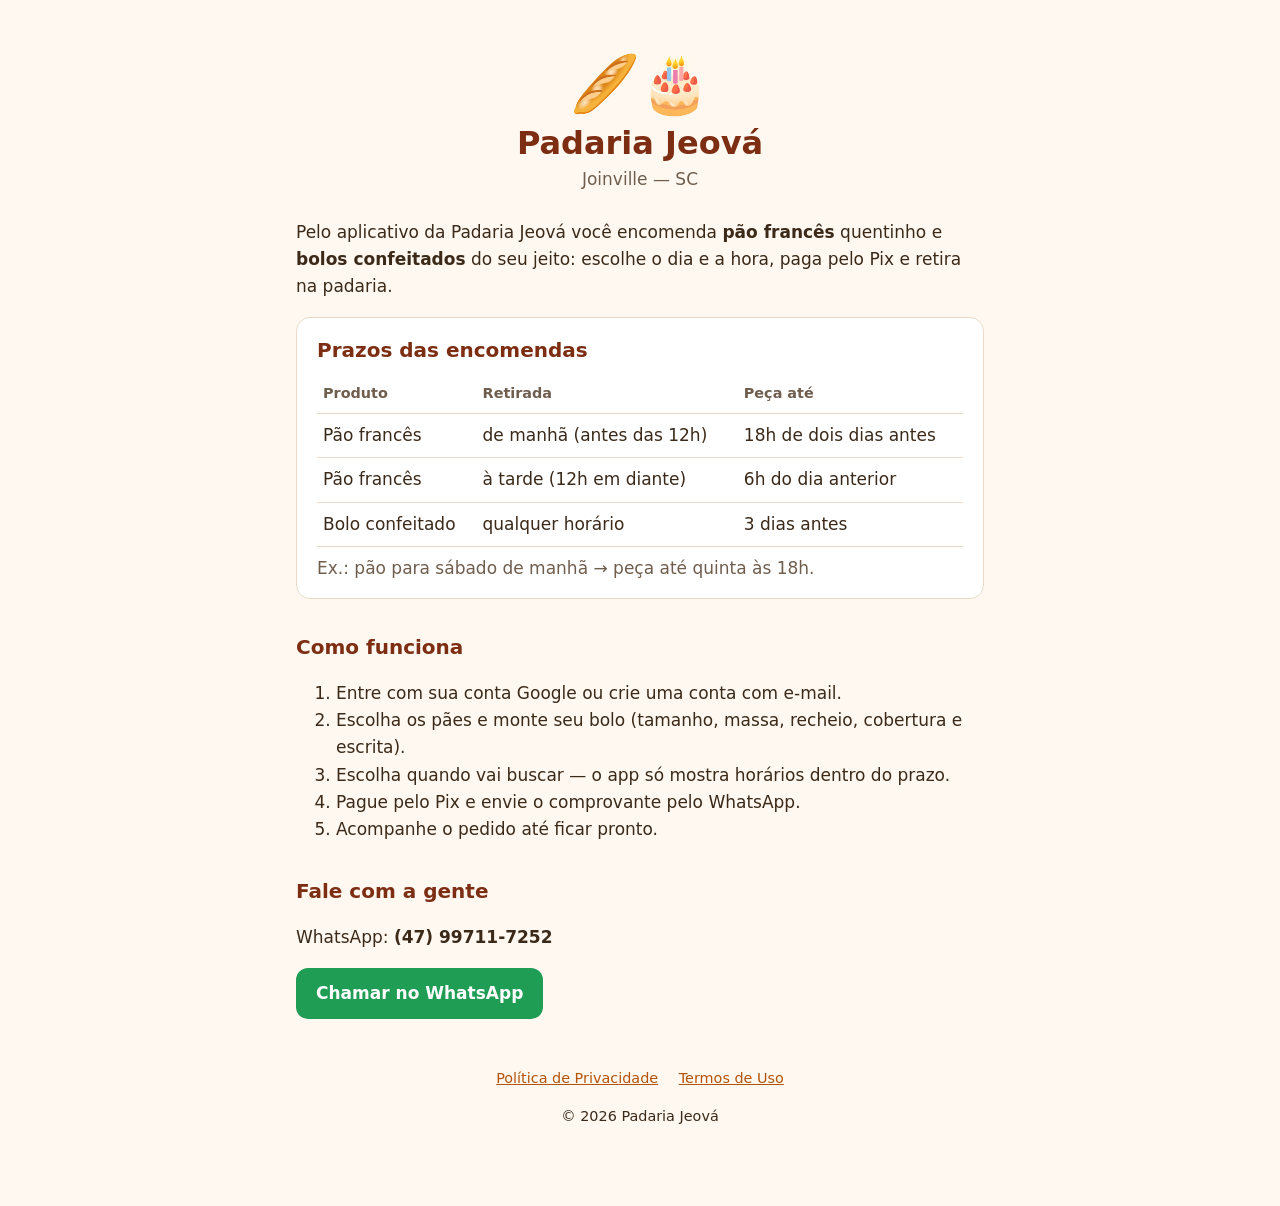
==== index.html @ 611225b7 "Site da Padaria Jeová: início, política de privacidade e termos de uso Co-Authored-By: Claude Opus 5" ====
<!doctype html>
<html lang="pt-BR">
<head>
  <meta charset="utf-8">
  <meta name="viewport" content="width=device-width, initial-scale=1">
  <title>Padaria Jeová — Encomendas</title>
  <meta name="description" content="Encomende pão francês e bolos confeitados da Padaria Jeová, em Joinville (SC), pelo aplicativo.">
  <link rel="stylesheet" href="estilo.css">
</head>
<body>
<main>
  <header class="topo">
    <div class="emoji">🥖🎂</div>
    <h1>Padaria Jeová</h1>
    <p class="sub">Joinville — SC</p>
  </header>

  <p>Pelo aplicativo da Padaria Jeová você encomenda <strong>pão francês</strong> quentinho e <strong>bolos confeitados</strong> do seu jeito: escolhe o dia e a hora, paga pelo Pix e retira na padaria.</p>

  <div class="cartao">
    <h2 style="margin-top:0">Prazos das encomendas</h2>
    <table>
      <tr><th>Produto</th><th>Retirada</th><th>Peça até</th></tr>
      <tr><td>Pão francês</td><td>de manhã (antes das 12h)</td><td>18h de dois dias antes</td></tr>
      <tr><td>Pão francês</td><td>à tarde (12h em diante)</td><td>6h do dia anterior</td></tr>
      <tr><td>Bolo confeitado</td><td>qualquer horário</td><td>3 dias antes</td></tr>
    </table>
    <p class="sub" style="margin-top:8px">Ex.: pão para sábado de manhã → peça até quinta às 18h.</p>
  </div>

  <h2>Como funciona</h2>
  <ol>
    <li>Entre com sua conta Google ou crie uma conta com e-mail.</li>
    <li>Escolha os pães e monte seu bolo (tamanho, massa, recheio, cobertura e escrita).</li>
    <li>Escolha quando vai buscar — o app só mostra horários dentro do prazo.</li>
    <li>Pague pelo Pix e envie o comprovante pelo WhatsApp.</li>
    <li>Acompanhe o pedido até ficar pronto.</li>
  </ol>

  <h2>Fale com a gente</h2>
  <p>WhatsApp: <strong>(47) 99711-7252</strong></p>
  <p><a class="botao" href="https://wa.me/5547997117252">Chamar no WhatsApp</a></p>

  <footer>
    <a href="privacidade.html">Política de Privacidade</a>
    <a href="termos.html">Termos de Uso</a>
    <p>© 2026 Padaria Jeová</p>
  </footer>
</main>
</body>
</html>
---- estilo.css ----
:root {
  --fundo: #fff8f0;
  --superficie: #ffffff;
  --primaria: #b45309;
  --primaria-escura: #7c2d12;
  --texto: #3b2a1a;
  --texto-sec: #6f5e4e;
  --borda: #eadbc8;
  --whatsapp: #1f9d55;
}
* { box-sizing: border-box; }
body {
  margin: 0;
  background: var(--fundo);
  color: var(--texto);
  font: 17px/1.6 system-ui, -apple-system, "Segoe UI", Roboto, sans-serif;
}
main { max-width: 720px; margin: 0 auto; padding: 32px 16px 64px; }
header.topo { text-align: center; padding: 24px 0 8px; }
.emoji { font-size: 56px; line-height: 1; }
h1 { font-size: 2rem; line-height: 1.2; margin: 12px 0 4px; color: var(--primaria-escura); }
h2 { font-size: 1.25rem; margin: 32px 0 8px; color: var(--primaria-escura); }
p, li { color: var(--texto); }
.sub { color: var(--texto-sec); margin: 0; }
.cartao {
  background: var(--superficie);
  border: 1px solid var(--borda);
  border-radius: 14px;
  padding: 16px 20px;
  margin: 16px 0;
}
table { width: 100%; border-collapse: collapse; }
td, th { text-align: left; padding: 8px 6px; border-bottom: 1px solid var(--borda); vertical-align: top; }
th { color: var(--texto-sec); font-weight: 600; font-size: 0.9rem; }
a { color: var(--primaria); }
.botao {
  display: inline-block;
  background: var(--whatsapp);
  color: #fff;
  text-decoration: none;
  font-weight: 700;
  padding: 12px 20px;
  border-radius: 12px;
}
footer { margin-top: 48px; text-align: center; color: var(--texto-sec); font-size: 0.9rem; }
footer a { margin: 0 8px; }
.atualizado { color: var(--texto-sec); font-size: 0.9rem; }
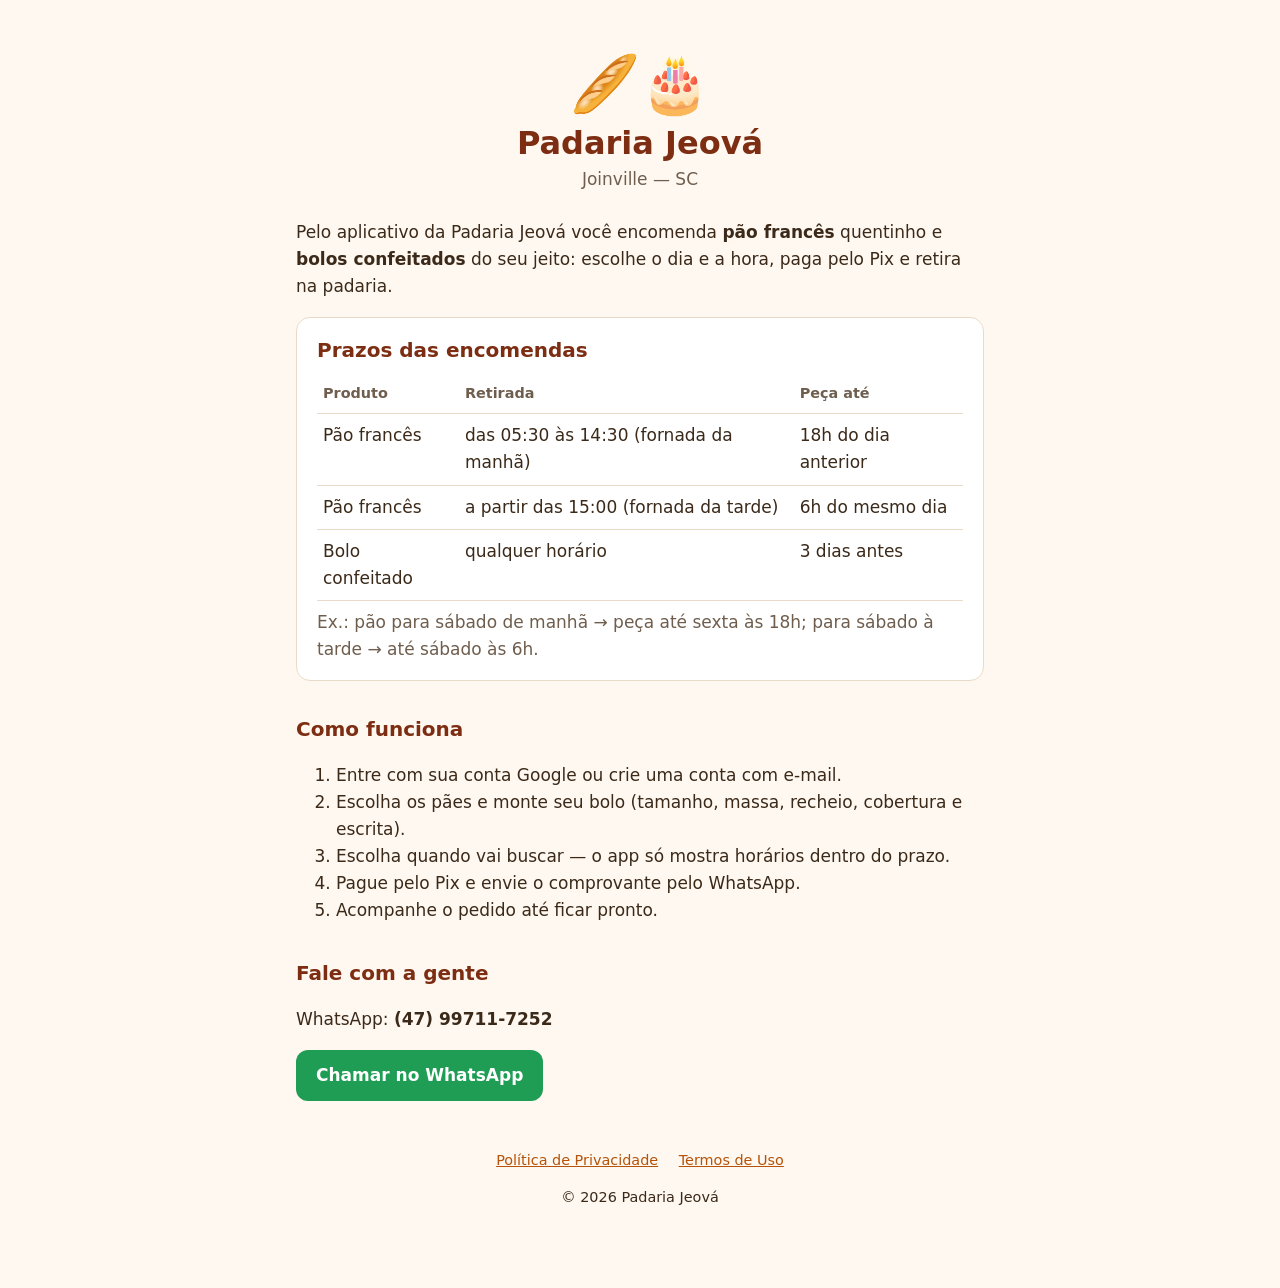
==== commit 37a642b0: "Prazos do pão pelas fornadas (manhã até 18h da véspera, tarde até 6h do dia) Co-Authored-By: Claude " ====
--- a/index.html
+++ b/index.html
@@ -2,6 +2,8 @@
 <html lang="pt-BR">
 <head>
   <meta charset="utf-8">
+  <meta http-equiv="Content-Security-Policy" content="default-src 'none'; style-src 'self' 'unsafe-inline'; img-src 'self' data:; base-uri 'none'; form-action 'none'">
+  <meta name="referrer" content="no-referrer">
   <meta name="viewport" content="width=device-width, initial-scale=1">
   <title>Padaria Jeová — Encomendas</title>
   <meta name="description" content="Encomende pão francês e bolos confeitados da Padaria Jeová, em Joinville (SC), pelo aplicativo.">
@@ -21,11 +23,11 @@
     <h2 style="margin-top:0">Prazos das encomendas</h2>
     <table>
       <tr><th>Produto</th><th>Retirada</th><th>Peça até</th></tr>
-      <tr><td>Pão francês</td><td>de manhã (antes das 12h)</td><td>18h de dois dias antes</td></tr>
-      <tr><td>Pão francês</td><td>à tarde (12h em diante)</td><td>6h do dia anterior</td></tr>
+      <tr><td>Pão francês</td><td>das 05:30 às 14:30 (fornada da manhã)</td><td>18h do dia anterior</td></tr>
+      <tr><td>Pão francês</td><td>a partir das 15:00 (fornada da tarde)</td><td>6h do mesmo dia</td></tr>
       <tr><td>Bolo confeitado</td><td>qualquer horário</td><td>3 dias antes</td></tr>
     </table>
-    <p class="sub" style="margin-top:8px">Ex.: pão para sábado de manhã → peça até quinta às 18h.</p>
+    <p class="sub" style="margin-top:8px">Ex.: pão para sábado de manhã → peça até sexta às 18h; para sábado à tarde → até sábado às 6h.</p>
   </div>
 
   <h2>Como funciona</h2>
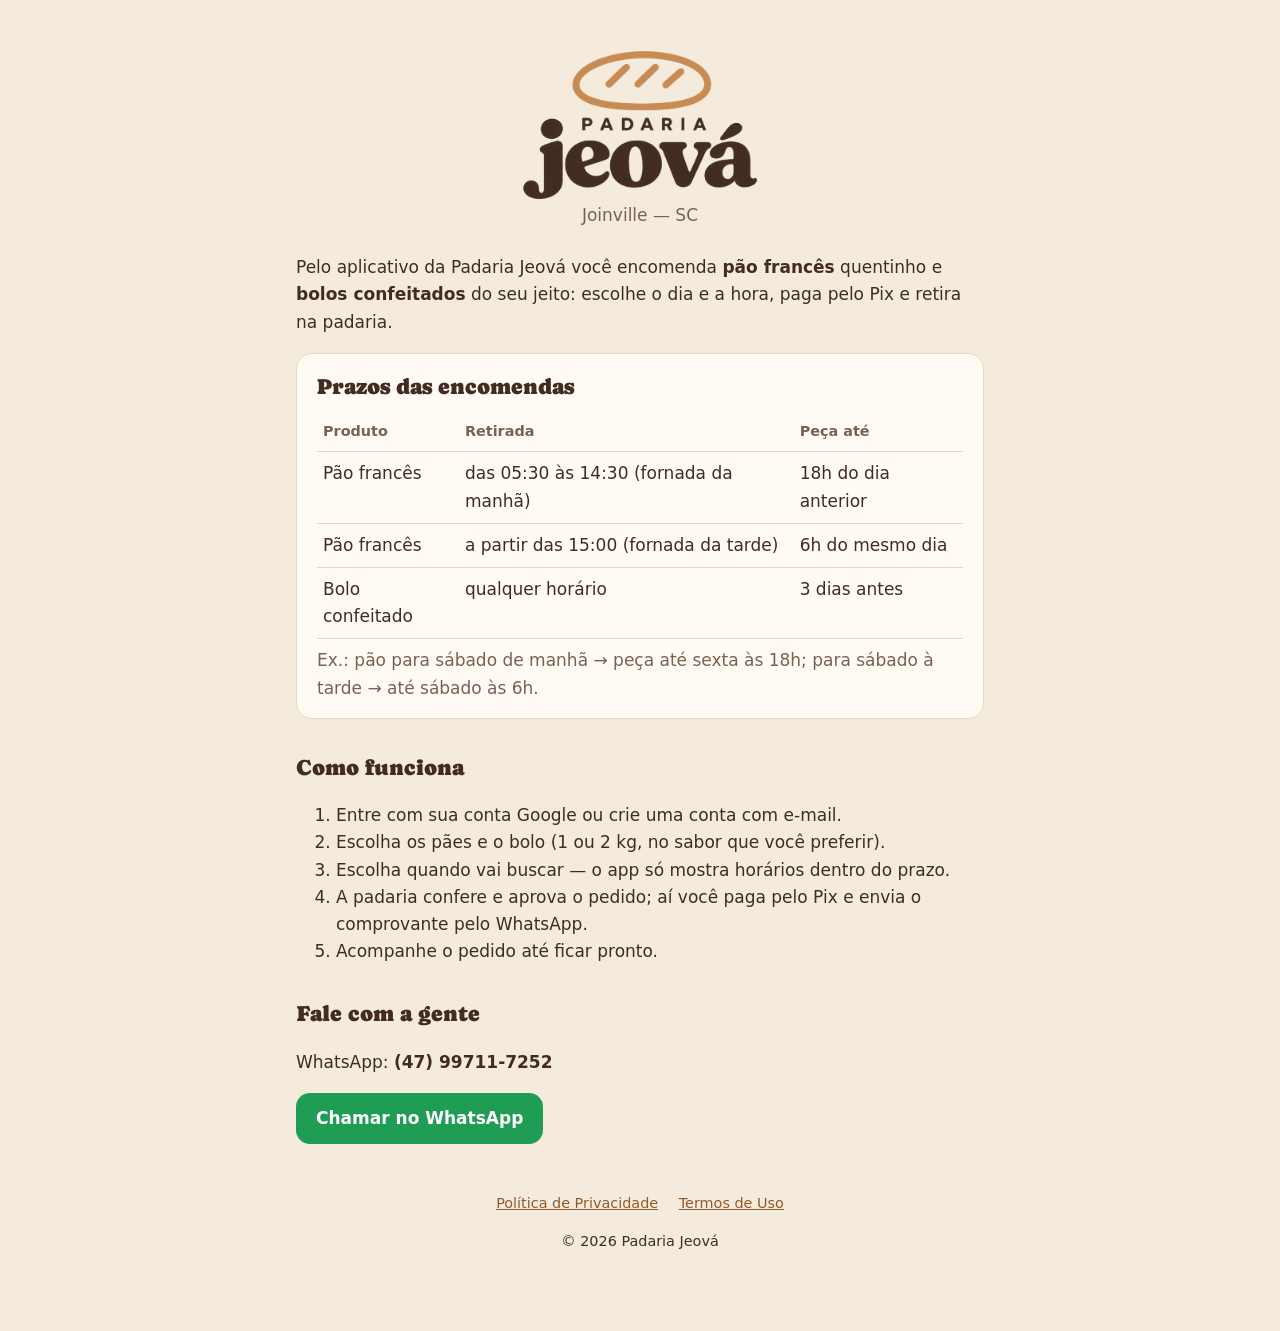
==== commit 521725f8: "Identidade visual nova: logo, creme/café/caramelo e títulos em Caprasimo Página do CAPTCHA no creme " ====
--- a/index.html
+++ b/index.html
@@ -2,7 +2,7 @@
 <html lang="pt-BR">
 <head>
   <meta charset="utf-8">
-  <meta http-equiv="Content-Security-Policy" content="default-src 'none'; style-src 'self' 'unsafe-inline'; img-src 'self' data:; base-uri 'none'; form-action 'none'">
+  <meta http-equiv="Content-Security-Policy" content="default-src 'none'; style-src 'self' 'unsafe-inline'; img-src 'self' data:; font-src 'self'; base-uri 'none'; form-action 'none'">
   <meta name="referrer" content="no-referrer">
   <meta name="viewport" content="width=device-width, initial-scale=1">
   <title>Padaria Jeová — Encomendas</title>
@@ -12,8 +12,7 @@
 <body>
 <main>
   <header class="topo">
-    <div class="emoji">🥖🎂</div>
-    <h1>Padaria Jeová</h1>
+    <h1><img class="logo" src="logo.png" alt="Padaria Jeová" width="240" height="154"></h1>
     <p class="sub">Joinville — SC</p>
   </header>
 
@@ -33,9 +32,9 @@
   <h2>Como funciona</h2>
   <ol>
     <li>Entre com sua conta Google ou crie uma conta com e-mail.</li>
-    <li>Escolha os pães e monte seu bolo (tamanho, massa, recheio, cobertura e escrita).</li>
+    <li>Escolha os pães e o bolo (1 ou 2 kg, no sabor que você preferir).</li>
     <li>Escolha quando vai buscar — o app só mostra horários dentro do prazo.</li>
-    <li>Pague pelo Pix e envie o comprovante pelo WhatsApp.</li>
+    <li>A padaria confere e aprova o pedido; aí você paga pelo Pix e envia o comprovante pelo WhatsApp.</li>
     <li>Acompanhe o pedido até ficar pronto.</li>
   </ol>
 
--- a/estilo.css
+++ b/estilo.css
@@ -1,11 +1,19 @@
+/* Identidade visual da Padaria Jeová: creme #F5EBDD, café #422C22, caramelo #C88A53 (como no app). */
+@font-face {
+  font-family: 'Caprasimo';
+  src: url('caprasimo.ttf') format('truetype'); /* licença livre: caprasimo-licenca-OFL.txt */
+  font-display: swap;
+}
 :root {
-  --fundo: #fff8f0;
-  --superficie: #ffffff;
-  --primaria: #b45309;
-  --primaria-escura: #7c2d12;
-  --texto: #3b2a1a;
-  --texto-sec: #6f5e4e;
-  --borda: #eadbc8;
+  --fundo: #f5ebdd;
+  --superficie: #fffaf3;
+  --cafe: #422c22;
+  --caramelo: #c88a53;
+  --caramelo-escuro: #8f5a2c;
+  --primaria: var(--cafe);
+  --texto: #422c22;
+  --texto-sec: #7a6153;
+  --borda: #e6d5c0;
   --whatsapp: #1f9d55;
 }
 * { box-sizing: border-box; }
@@ -16,23 +24,26 @@
   font: 17px/1.6 system-ui, -apple-system, "Segoe UI", Roboto, sans-serif;
 }
 main { max-width: 720px; margin: 0 auto; padding: 32px 16px 64px; }
-header.topo { text-align: center; padding: 24px 0 8px; }
-.emoji { font-size: 56px; line-height: 1; }
-h1 { font-size: 2rem; line-height: 1.2; margin: 12px 0 4px; color: var(--primaria-escura); }
-h2 { font-size: 1.25rem; margin: 32px 0 8px; color: var(--primaria-escura); }
+header.topo { text-align: center; padding: 16px 0 8px; }
+.logo { display: block; width: 240px; max-width: 70%; height: auto; margin: 0 auto; }
+.logo-pequeno { width: 120px; height: auto; vertical-align: middle; }
+h1, h2 { font-family: 'Caprasimo', Georgia, serif; font-weight: 400; color: var(--cafe); }
+h1 { font-size: 2rem; line-height: 1.2; margin: 12px 0 4px; }
+h2 { font-size: 1.35rem; margin: 32px 0 8px; }
+header.topo h1 { margin: 0; }
 p, li { color: var(--texto); }
 .sub { color: var(--texto-sec); margin: 0; }
 .cartao {
   background: var(--superficie);
   border: 1px solid var(--borda);
-  border-radius: 14px;
+  border-radius: 16px;
   padding: 16px 20px;
   margin: 16px 0;
 }
 table { width: 100%; border-collapse: collapse; }
 td, th { text-align: left; padding: 8px 6px; border-bottom: 1px solid var(--borda); vertical-align: top; }
 th { color: var(--texto-sec); font-weight: 600; font-size: 0.9rem; }
-a { color: var(--primaria); }
+a { color: var(--caramelo-escuro); }
 .botao {
   display: inline-block;
   background: var(--whatsapp);
@@ -40,7 +51,7 @@
   text-decoration: none;
   font-weight: 700;
   padding: 12px 20px;
-  border-radius: 12px;
+  border-radius: 14px;
 }
 footer { margin-top: 48px; text-align: center; color: var(--texto-sec); font-size: 0.9rem; }
 footer a { margin: 0 8px; }
